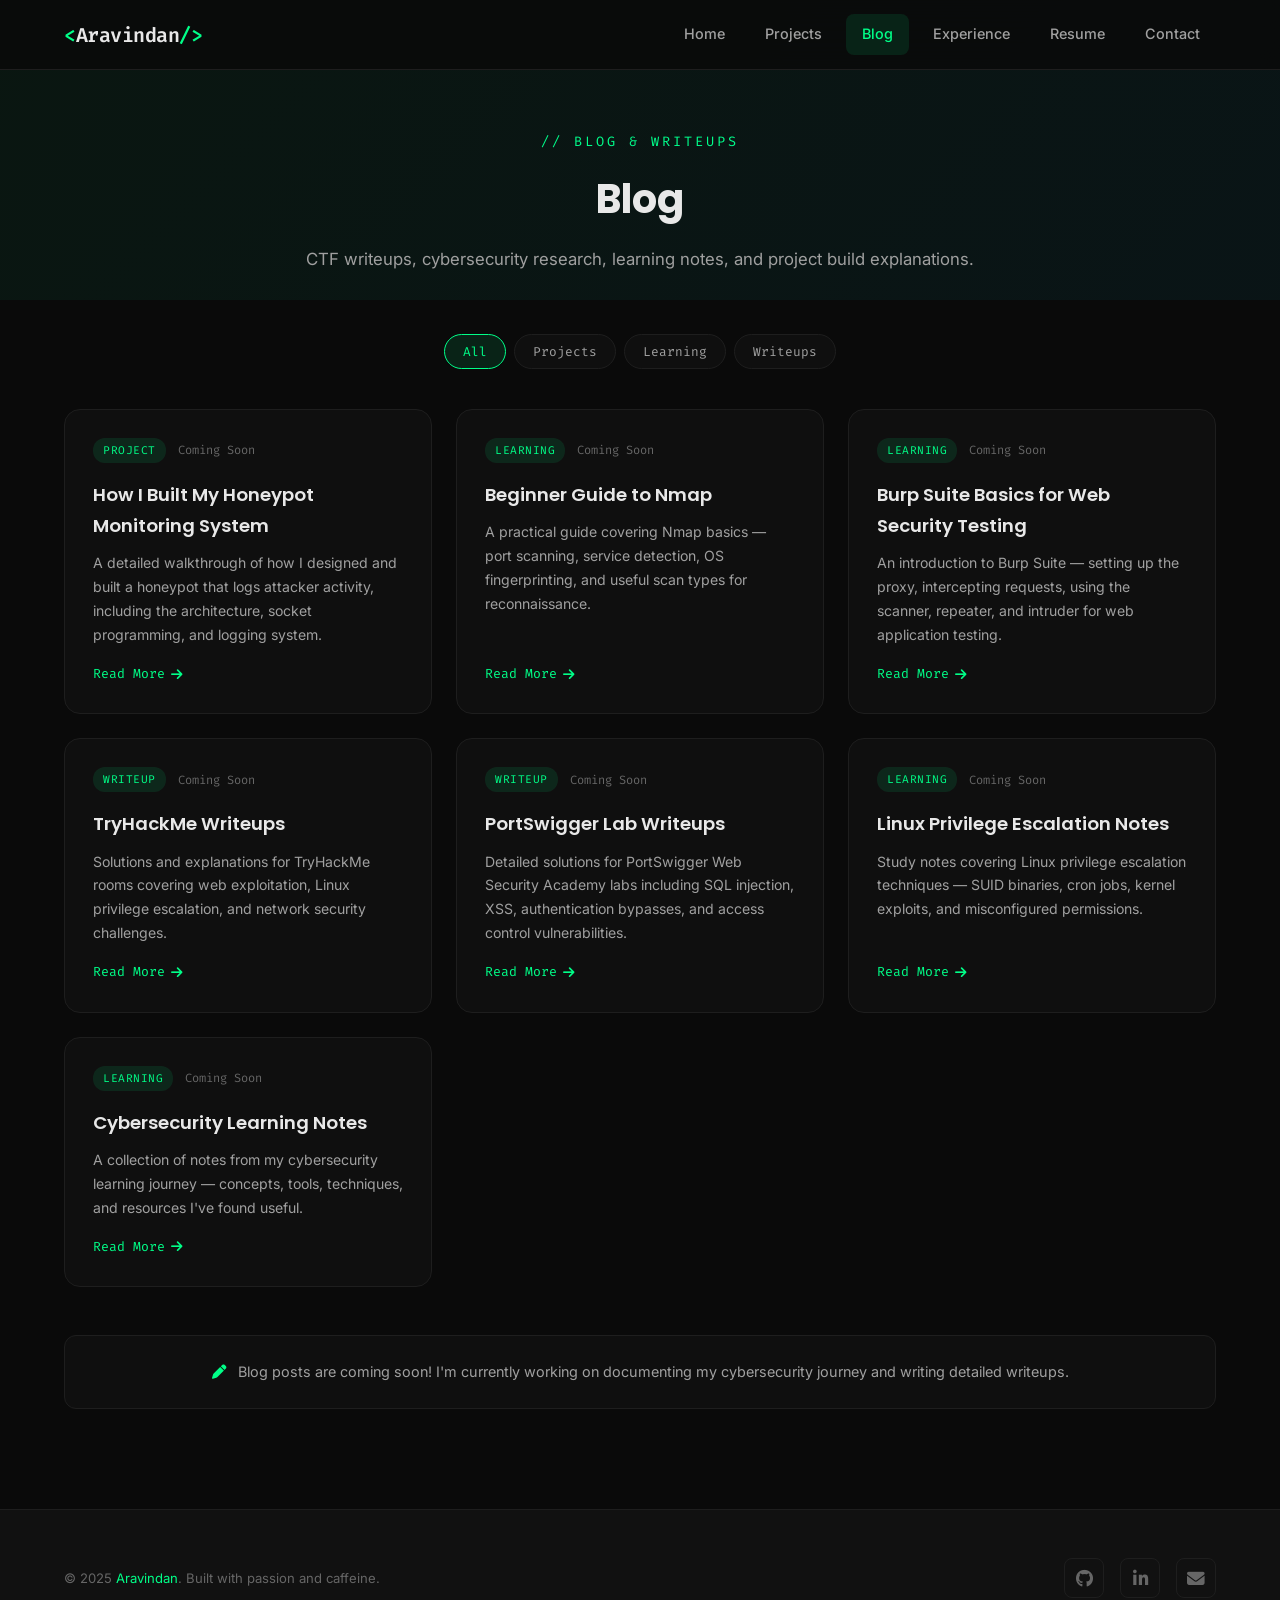
==== blog.html @ f30a5cc7 "First upload to Portfolio" ====
<!DOCTYPE html>
<html lang="en">
<head>
  <meta charset="UTF-8">
  <meta name="viewport" content="width=device-width, initial-scale=1.0">
  <meta name="description" content="Aravindan's Blog — CTF writeups, cybersecurity notes, and project explanations.">
  <title>Blog & Writeups | Aravindan</title>
  <link rel="stylesheet" href="css/style.css">
  <link rel="stylesheet" href="https://cdnjs.cloudflare.com/ajax/libs/font-awesome/6.5.1/css/all.min.css">
</head>
<body>

  <!-- Navigation -->
  <nav class="navbar" id="navbar">
    <div class="nav-inner">
      <a href="index.html" class="nav-logo">&lt;<span>Aravindan</span>/&gt;</a>
      <div class="nav-links" id="nav-links">
        <a href="index.html">Home</a>
        <a href="projects.html">Projects</a>
        <a href="blog.html" class="active">Blog</a>
        <a href="experience.html">Experience</a>
        <a href="resume.html">Resume</a>
        <a href="contact.html">Contact</a>
      </div>
      <button class="nav-toggle" id="nav-toggle" aria-label="Toggle menu">
        <span></span><span></span><span></span>
      </button>
    </div>
  </nav>
  <div class="nav-overlay" id="nav-overlay"></div>

  <!-- Page Header -->
  <div class="page-header">
    <div class="container">
      <span class="section-label">// Blog & Writeups</span>
      <h1>Blog</h1>
      <p>CTF writeups, cybersecurity research, learning notes, and project build explanations.</p>
    </div>
  </div>

  <!-- Blog Grid -->
  <section class="section" style="padding-top: 20px;">
    <div class="container">
      <div class="filter-bar fade-in">
        <button class="filter-btn active" data-filter="all">All</button>
        <button class="filter-btn" data-filter="project">Projects</button>
        <button class="filter-btn" data-filter="learning">Learning</button>
        <button class="filter-btn" data-filter="writeup">Writeups</button>
      </div>

      <div class="blog-grid">
        <!-- Blog 1 -->
        <div class="blog-card fade-in" data-category="project">
          <div class="blog-card-meta">
            <span class="blog-card-tag">Project</span>
            <span class="blog-card-date">Coming Soon</span>
          </div>
          <h3>How I Built My Honeypot Monitoring System</h3>
          <p>A detailed walkthrough of how I designed and built a honeypot that logs attacker activity, including the architecture, socket programming, and logging system.</p>
          <a href="blog_posts/sample-post.html" class="read-more">Read More <i class="fas fa-arrow-right"></i></a>
        </div>

        <!-- Blog 2 -->
        <div class="blog-card fade-in" data-category="learning">
          <div class="blog-card-meta">
            <span class="blog-card-tag">Learning</span>
            <span class="blog-card-date">Coming Soon</span>
          </div>
          <h3>Beginner Guide to Nmap</h3>
          <p>A practical guide covering Nmap basics — port scanning, service detection, OS fingerprinting, and useful scan types for reconnaissance.</p>
          <a href="blog_posts/sample-post.html" class="read-more">Read More <i class="fas fa-arrow-right"></i></a>
        </div>

        <!-- Blog 3 -->
        <div class="blog-card fade-in" data-category="learning">
          <div class="blog-card-meta">
            <span class="blog-card-tag">Learning</span>
            <span class="blog-card-date">Coming Soon</span>
          </div>
          <h3>Burp Suite Basics for Web Security Testing</h3>
          <p>An introduction to Burp Suite — setting up the proxy, intercepting requests, using the scanner, repeater, and intruder for web application testing.</p>
          <a href="blog_posts/sample-post.html" class="read-more">Read More <i class="fas fa-arrow-right"></i></a>
        </div>

        <!-- Blog 4 -->
        <div class="blog-card fade-in" data-category="writeup">
          <div class="blog-card-meta">
            <span class="blog-card-tag">Writeup</span>
            <span class="blog-card-date">Coming Soon</span>
          </div>
          <h3>TryHackMe Writeups</h3>
          <p>Solutions and explanations for TryHackMe rooms covering web exploitation, Linux privilege escalation, and network security challenges.</p>
          <a href="blog_posts/sample-post.html" class="read-more">Read More <i class="fas fa-arrow-right"></i></a>
        </div>

        <!-- Blog 5 -->
        <div class="blog-card fade-in" data-category="writeup">
          <div class="blog-card-meta">
            <span class="blog-card-tag">Writeup</span>
            <span class="blog-card-date">Coming Soon</span>
          </div>
          <h3>PortSwigger Lab Writeups</h3>
          <p>Detailed solutions for PortSwigger Web Security Academy labs including SQL injection, XSS, authentication bypasses, and access control vulnerabilities.</p>
          <a href="blog_posts/sample-post.html" class="read-more">Read More <i class="fas fa-arrow-right"></i></a>
        </div>

        <!-- Blog 6 -->
        <div class="blog-card fade-in" data-category="learning">
          <div class="blog-card-meta">
            <span class="blog-card-tag">Learning</span>
            <span class="blog-card-date">Coming Soon</span>
          </div>
          <h3>Linux Privilege Escalation Notes</h3>
          <p>Study notes covering Linux privilege escalation techniques — SUID binaries, cron jobs, kernel exploits, and misconfigured permissions.</p>
          <a href="blog_posts/sample-post.html" class="read-more">Read More <i class="fas fa-arrow-right"></i></a>
        </div>

        <!-- Blog 7 -->
        <div class="blog-card fade-in" data-category="learning">
          <div class="blog-card-meta">
            <span class="blog-card-tag">Learning</span>
            <span class="blog-card-date">Coming Soon</span>
          </div>
          <h3>Cybersecurity Learning Notes</h3>
          <p>A collection of notes from my cybersecurity learning journey — concepts, tools, techniques, and resources I've found useful.</p>
          <a href="blog_posts/sample-post.html" class="read-more">Read More <i class="fas fa-arrow-right"></i></a>
        </div>
      </div>

      <!-- Info note -->
      <div class="fade-in" style="text-align: center; margin-top: 48px; padding: 24px; background: var(--bg-card); border: 1px solid var(--border-color); border-radius: var(--radius-md);">
        <p style="color: var(--text-secondary); font-size: 0.9rem;">
          <i class="fas fa-pen" style="color: var(--accent); margin-right: 8px;"></i>
          Blog posts are coming soon! I'm currently working on documenting my cybersecurity journey and writing detailed writeups.
        </p>
      </div>
    </div>
  </section>

  <!-- Footer -->
  <footer class="footer">
    <div class="container">
      <div class="footer-inner">
        <div class="footer-copy">&copy; 2025 <span>Aravindan</span>. Built with passion and caffeine.</div>
        <div class="footer-links">
          <a href="https://github.com/Vortex-Scurge" target="_blank" aria-label="GitHub"><i class="fab fa-github"></i></a>
          <a href="https://www.linkedin.com/in/aravindan-ravichandran-2b2144337/" target="_blank" aria-label="LinkedIn"><i class="fab fa-linkedin-in"></i></a>
          <a href="mailto:aravinanravichandiran@gmail.com" aria-label="Email"><i class="fas fa-envelope"></i></a>
        </div>
      </div>
    </div>
  </footer>

  <script src="js/main.js"></script>
</body>
</html>
---- css/style.css ----
/* ========================================
   PORTFOLIO DESIGN SYSTEM
   Dark Theme | Neon Green Accent
   ======================================== */

@import url('https://fonts.googleapis.com/css2?family=Fira+Code:wght@400;500;600&family=Inter:wght@300;400;500;600;700&family=Poppins:wght@400;500;600;700;800&display=swap');

/* ── CSS Variables ── */
:root {
  --bg-primary: #0a0a0a;
  --bg-secondary: #111111;
  --bg-tertiary: #1a1a1a;
  --bg-card: #0f0f0f;
  --bg-card-hover: #161616;
  --border-color: #1e1e1e;
  --border-glow: rgba(0, 255, 136, 0.15);

  --text-primary: #e8e8e8;
  --text-secondary: #a0a0a0;
  --text-muted: #666666;

  --accent: #00ff88;
  --accent-dim: rgba(0, 255, 136, 0.1);
  --accent-medium: rgba(0, 255, 136, 0.25);
  --accent-secondary: #00d4ff;
  --accent-secondary-dim: rgba(0, 212, 255, 0.1);

  --gradient-accent: linear-gradient(135deg, #00ff88, #00d4ff);
  --gradient-bg: linear-gradient(135deg, rgba(0,255,136,0.05), rgba(0,212,255,0.05));

  --font-body: 'Inter', -apple-system, sans-serif;
  --font-heading: 'Poppins', sans-serif;
  --font-mono: 'Fira Code', monospace;

  --radius-sm: 8px;
  --radius-md: 12px;
  --radius-lg: 16px;
  --radius-xl: 24px;

  --shadow-sm: 0 2px 8px rgba(0,0,0,0.3);
  --shadow-md: 0 4px 20px rgba(0,0,0,0.4);
  --shadow-lg: 0 8px 40px rgba(0,0,0,0.5);
  --shadow-glow: 0 0 30px rgba(0,255,136,0.08);

  --transition: 0.3s cubic-bezier(0.4, 0, 0.2, 1);
  --transition-slow: 0.5s cubic-bezier(0.4, 0, 0.2, 1);

  --nav-height: 70px;
  --container-width: 1200px;
}

/* ── Reset & Base ── */
*, *::before, *::after {
  margin: 0;
  padding: 0;
  box-sizing: border-box;
}

html {
  scroll-behavior: smooth;
  scroll-padding-top: var(--nav-height);
}

body {
  font-family: var(--font-body);
  background: var(--bg-primary);
  color: var(--text-primary);
  line-height: 1.7;
  overflow-x: hidden;
  -webkit-font-smoothing: antialiased;
}

::selection {
  background: var(--accent-medium);
  color: #fff;
}

a {
  color: var(--accent);
  text-decoration: none;
  transition: var(--transition);
}

a:hover {
  color: var(--accent-secondary);
}

img {
  max-width: 100%;
  height: auto;
  display: block;
}

ul, ol {
  list-style: none;
}

/* ── Container ── */
.container {
  max-width: var(--container-width);
  margin: 0 auto;
  padding: 0 24px;
}

/* ── Navigation ── */
.navbar {
  position: fixed;
  top: 0;
  left: 0;
  width: 100%;
  height: var(--nav-height);
  background: rgba(10, 10, 10, 0.85);
  backdrop-filter: blur(20px);
  -webkit-backdrop-filter: blur(20px);
  border-bottom: 1px solid var(--border-color);
  z-index: 1000;
  transition: var(--transition);
}

.navbar.scrolled {
  background: rgba(10, 10, 10, 0.95);
  box-shadow: 0 2px 20px rgba(0,0,0,0.5);
}

.nav-inner {
  max-width: var(--container-width);
  margin: 0 auto;
  padding: 0 24px;
  height: 100%;
  display: flex;
  align-items: center;
  justify-content: space-between;
}

.nav-logo {
  font-family: var(--font-mono);
  font-size: 1.25rem;
  font-weight: 600;
  color: var(--accent);
  letter-spacing: -0.5px;
}

.nav-logo span {
  color: var(--text-primary);
}

.nav-links {
  display: flex;
  gap: 8px;
  align-items: center;
}

.nav-links a {
  color: var(--text-secondary);
  font-size: 0.9rem;
  font-weight: 500;
  padding: 8px 16px;
  border-radius: var(--radius-sm);
  transition: var(--transition);
  position: relative;
}

.nav-links a:hover,
.nav-links a.active {
  color: var(--accent);
  background: var(--accent-dim);
}

.nav-toggle {
  display: none;
  flex-direction: column;
  gap: 5px;
  cursor: pointer;
  padding: 8px;
  border: none;
  background: none;
  z-index: 1001;
}

.nav-toggle span {
  display: block;
  width: 24px;
  height: 2px;
  background: var(--text-primary);
  border-radius: 2px;
  transition: var(--transition);
}

.nav-toggle.active span:nth-child(1) {
  transform: rotate(45deg) translate(5px, 5px);
}

.nav-toggle.active span:nth-child(2) {
  opacity: 0;
}

.nav-toggle.active span:nth-child(3) {
  transform: rotate(-45deg) translate(5px, -5px);
}

/* ── Section Base ── */
.section {
  padding: 100px 0;
  position: relative;
}

.section-header {
  text-align: center;
  margin-bottom: 64px;
}

.section-label {
  font-family: var(--font-mono);
  font-size: 0.85rem;
  color: var(--accent);
  text-transform: uppercase;
  letter-spacing: 3px;
  margin-bottom: 12px;
  display: block;
}

.section-title {
  font-family: var(--font-heading);
  font-size: 2.5rem;
  font-weight: 700;
  color: var(--text-primary);
  margin-bottom: 16px;
}

.section-subtitle {
  font-size: 1.05rem;
  color: var(--text-secondary);
  max-width: 600px;
  margin: 0 auto;
}

/* ── Hero Section ── */
.hero {
  min-height: 100vh;
  display: flex;
  align-items: center;
  position: relative;
  overflow: hidden;
  padding-top: var(--nav-height);
}

.hero::before {
  content: '';
  position: absolute;
  top: -50%;
  left: -50%;
  width: 200%;
  height: 200%;
  background: radial-gradient(circle at 30% 50%, rgba(0,255,136,0.04) 0%, transparent 50%),
              radial-gradient(circle at 70% 60%, rgba(0,212,255,0.03) 0%, transparent 50%);
  animation: heroBgMove 20s ease-in-out infinite alternate;
}

@keyframes heroBgMove {
  0% { transform: translate(0, 0); }
  100% { transform: translate(-3%, -2%); }
}

.hero-content {
  position: relative;
  z-index: 1;
  max-width: 720px;
}

.hero-greeting {
  font-family: var(--font-mono);
  font-size: 1rem;
  color: var(--accent);
  margin-bottom: 16px;
  display: flex;
  align-items: center;
  gap: 8px;
}

.hero-greeting::before {
  content: '>';
  opacity: 0.5;
}

.hero-name {
  font-family: var(--font-heading);
  font-size: 4rem;
  font-weight: 800;
  line-height: 1.1;
  margin-bottom: 8px;
}

.hero-name .gradient-text {
  background: var(--gradient-accent);
  -webkit-background-clip: text;
  -webkit-text-fill-color: transparent;
  background-clip: text;
}

.hero-title {
  font-family: var(--font-mono);
  font-size: 1.15rem;
  color: var(--text-secondary);
  margin-bottom: 24px;
  display: flex;
  align-items: center;
  gap: 8px;
}

.hero-title .cursor {
  display: inline-block;
  width: 2px;
  height: 1.2em;
  background: var(--accent);
  animation: blink 1s infinite;
  vertical-align: middle;
}

@keyframes blink {
  0%, 50% { opacity: 1; }
  51%, 100% { opacity: 0; }
}

.hero-desc {
  font-size: 1.05rem;
  color: var(--text-secondary);
  line-height: 1.8;
  margin-bottom: 36px;
  max-width: 560px;
}

.hero-buttons {
  display: flex;
  gap: 12px;
  flex-wrap: wrap;
}

/* ── Buttons ── */
.btn {
  display: inline-flex;
  align-items: center;
  gap: 8px;
  padding: 12px 24px;
  border-radius: var(--radius-sm);
  font-family: var(--font-body);
  font-size: 0.9rem;
  font-weight: 600;
  cursor: pointer;
  transition: var(--transition);
  border: none;
  text-decoration: none;
}

.btn-primary {
  background: var(--accent);
  color: #0a0a0a;
}

.btn-primary:hover {
  background: #33ff99;
  color: #0a0a0a;
  transform: translateY(-2px);
  box-shadow: 0 4px 20px rgba(0,255,136,0.3);
}

.btn-outline {
  background: transparent;
  color: var(--text-primary);
  border: 1px solid var(--border-color);
}

.btn-outline:hover {
  border-color: var(--accent);
  color: var(--accent);
  background: var(--accent-dim);
  transform: translateY(-2px);
}

.btn-ghost {
  background: var(--accent-dim);
  color: var(--accent);
  border: 1px solid transparent;
}

.btn-ghost:hover {
  background: var(--accent-medium);
  transform: translateY(-2px);
}

.btn-sm {
  padding: 8px 16px;
  font-size: 0.8rem;
}

.btn-icon {
  width: 42px;
  height: 42px;
  padding: 0;
  display: inline-flex;
  align-items: center;
  justify-content: center;
  border-radius: var(--radius-sm);
  font-size: 1.1rem;
}

/* ── About Section ── */
.about-grid {
  display: grid;
  grid-template-columns: 1fr 1fr;
  gap: 60px;
  align-items: start;
}

.about-text p {
  color: var(--text-secondary);
  margin-bottom: 20px;
  line-height: 1.9;
}

.about-detail-cards {
  display: grid;
  gap: 16px;
}

.about-card {
  background: var(--bg-card);
  border: 1px solid var(--border-color);
  border-radius: var(--radius-md);
  padding: 24px;
  transition: var(--transition);
}

.about-card:hover {
  border-color: var(--accent);
  box-shadow: var(--shadow-glow);
}

.about-card-icon {
  font-size: 1.5rem;
  margin-bottom: 12px;
}

.about-card h4 {
  font-family: var(--font-heading);
  font-size: 1rem;
  font-weight: 600;
  margin-bottom: 6px;
}

.about-card p {
  font-size: 0.88rem;
  color: var(--text-secondary);
}

/* ── Skills Section ── */
.skills-grid {
  display: grid;
  grid-template-columns: repeat(auto-fit, minmax(280px, 1fr));
  gap: 24px;
}

.skill-category {
  background: var(--bg-card);
  border: 1px solid var(--border-color);
  border-radius: var(--radius-md);
  padding: 28px;
  transition: var(--transition);
}

.skill-category:hover {
  border-color: var(--accent);
  box-shadow: var(--shadow-glow);
  transform: translateY(-4px);
}

.skill-category-header {
  display: flex;
  align-items: center;
  gap: 12px;
  margin-bottom: 20px;
}

.skill-category-icon {
  width: 40px;
  height: 40px;
  display: flex;
  align-items: center;
  justify-content: center;
  background: var(--accent-dim);
  border-radius: var(--radius-sm);
  font-size: 1.2rem;
}

.skill-category h3 {
  font-family: var(--font-heading);
  font-size: 1.05rem;
  font-weight: 600;
}

.skill-tags {
  display: flex;
  flex-wrap: wrap;
  gap: 8px;
}

.skill-tag {
  font-family: var(--font-mono);
  font-size: 0.8rem;
  padding: 6px 14px;
  background: var(--bg-tertiary);
  border: 1px solid var(--border-color);
  border-radius: 20px;
  color: var(--text-secondary);
  transition: var(--transition);
}

.skill-tag:hover {
  border-color: var(--accent);
  color: var(--accent);
  background: var(--accent-dim);
}

/* ── Tools Grid ── */
.tools-grid {
  display: grid;
  grid-template-columns: repeat(auto-fill, minmax(120px, 1fr));
  gap: 16px;
}

.tool-item {
  display: flex;
  flex-direction: column;
  align-items: center;
  gap: 10px;
  padding: 24px 16px;
  background: var(--bg-card);
  border: 1px solid var(--border-color);
  border-radius: var(--radius-md);
  transition: var(--transition);
  cursor: default;
}

.tool-item:hover {
  border-color: var(--accent);
  transform: translateY(-4px);
  box-shadow: var(--shadow-glow);
}

.tool-icon {
  font-size: 2rem;
  width: 48px;
  height: 48px;
  display: flex;
  align-items: center;
  justify-content: center;
}

.tool-item span {
  font-size: 0.8rem;
  font-weight: 500;
  color: var(--text-secondary);
  text-align: center;
}

/* ── Project Cards ── */
.projects-grid {
  display: grid;
  grid-template-columns: repeat(auto-fill, minmax(360px, 1fr));
  gap: 24px;
}

.project-card {
  background: var(--bg-card);
  border: 1px solid var(--border-color);
  border-radius: var(--radius-lg);
  overflow: hidden;
  transition: var(--transition);
  display: flex;
  flex-direction: column;
}

.project-card:hover {
  border-color: var(--accent);
  transform: translateY(-6px);
  box-shadow: var(--shadow-glow), var(--shadow-md);
}

.project-card-header {
  padding: 28px 28px 0;
}

.project-card-badge {
  font-family: var(--font-mono);
  font-size: 0.7rem;
  padding: 4px 10px;
  background: var(--accent-dim);
  color: var(--accent);
  border-radius: 20px;
  display: inline-block;
  margin-bottom: 14px;
  text-transform: uppercase;
  letter-spacing: 1px;
}

.project-card h3 {
  font-family: var(--font-heading);
  font-size: 1.25rem;
  font-weight: 600;
  margin-bottom: 10px;
}

.project-card p {
  font-size: 0.9rem;
  color: var(--text-secondary);
  line-height: 1.7;
  margin-bottom: 16px;
}

.project-card-body {
  padding: 0 28px;
  flex: 1;
}

.project-tech {
  display: flex;
  flex-wrap: wrap;
  gap: 6px;
  margin-bottom: 16px;
}

.project-tech span {
  font-family: var(--font-mono);
  font-size: 0.72rem;
  padding: 4px 10px;
  background: var(--bg-tertiary);
  border: 1px solid var(--border-color);
  border-radius: 4px;
  color: var(--text-muted);
}

.project-card-footer {
  padding: 20px 28px 28px;
  display: flex;
  gap: 10px;
  margin-top: auto;
}

/* ── Experience Timeline ── */
.timeline {
  position: relative;
  max-width: 800px;
  margin: 0 auto;
}

.timeline::before {
  content: '';
  position: absolute;
  left: 0;
  top: 0;
  bottom: 0;
  width: 2px;
  background: var(--border-color);
}

.timeline-item {
  position: relative;
  padding-left: 40px;
  padding-bottom: 48px;
}

.timeline-item:last-child {
  padding-bottom: 0;
}

.timeline-item::before {
  content: '';
  position: absolute;
  left: -5px;
  top: 6px;
  width: 12px;
  height: 12px;
  background: var(--bg-primary);
  border: 2px solid var(--accent);
  border-radius: 50%;
  z-index: 1;
}

.timeline-date {
  font-family: var(--font-mono);
  font-size: 0.8rem;
  color: var(--accent);
  margin-bottom: 8px;
}

.timeline-card {
  background: var(--bg-card);
  border: 1px solid var(--border-color);
  border-radius: var(--radius-md);
  padding: 24px;
  transition: var(--transition);
}

.timeline-card:hover {
  border-color: var(--accent);
  box-shadow: var(--shadow-glow);
}

.timeline-card h3 {
  font-family: var(--font-heading);
  font-size: 1.1rem;
  font-weight: 600;
  margin-bottom: 4px;
}

.timeline-card .timeline-org {
  font-size: 0.9rem;
  color: var(--accent);
  margin-bottom: 12px;
}

.timeline-card p {
  font-size: 0.88rem;
  color: var(--text-secondary);
  line-height: 1.7;
}

.timeline-card ul {
  margin-top: 10px;
}

.timeline-card ul li {
  font-size: 0.88rem;
  color: var(--text-secondary);
  padding-left: 16px;
  position: relative;
  margin-bottom: 6px;
}

.timeline-card ul li::before {
  content: '▹';
  position: absolute;
  left: 0;
  color: var(--accent);
}

/* ── Achievements ── */
.achievements-grid {
  display: grid;
  grid-template-columns: repeat(auto-fill, minmax(280px, 1fr));
  gap: 20px;
}

.achievement-card {
  background: var(--bg-card);
  border: 1px solid var(--border-color);
  border-radius: var(--radius-md);
  padding: 24px;
  transition: var(--transition);
  display: flex;
  gap: 16px;
  align-items: start;
}

.achievement-card:hover {
  border-color: var(--accent);
  box-shadow: var(--shadow-glow);
  transform: translateY(-3px);
}

.achievement-icon {
  font-size: 1.5rem;
  width: 48px;
  height: 48px;
  display: flex;
  align-items: center;
  justify-content: center;
  background: var(--accent-dim);
  border-radius: var(--radius-sm);
  flex-shrink: 0;
}

.achievement-card h4 {
  font-family: var(--font-heading);
  font-size: 0.95rem;
  font-weight: 600;
  margin-bottom: 4px;
}

.achievement-card p {
  font-size: 0.83rem;
  color: var(--text-secondary);
}

/* ── Contact Section & Page ── */
.contact-grid {
  display: grid;
  grid-template-columns: 1fr 1fr;
  gap: 48px;
  align-items: start;
}

.contact-info h3 {
  font-family: var(--font-heading);
  font-size: 1.5rem;
  font-weight: 700;
  margin-bottom: 16px;
}

.contact-info p {
  color: var(--text-secondary);
  margin-bottom: 28px;
  line-height: 1.8;
}

.contact-links {
  display: flex;
  flex-direction: column;
  gap: 12px;
}

.contact-link {
  display: flex;
  align-items: center;
  gap: 12px;
  padding: 14px 18px;
  background: var(--bg-card);
  border: 1px solid var(--border-color);
  border-radius: var(--radius-sm);
  color: var(--text-secondary);
  transition: var(--transition);
}

.contact-link:hover {
  border-color: var(--accent);
  color: var(--accent);
  background: var(--accent-dim);
}

.contact-link-icon {
  font-size: 1.1rem;
  width: 32px;
  text-align: center;
}

.contact-form {
  background: var(--bg-card);
  border: 1px solid var(--border-color);
  border-radius: var(--radius-lg);
  padding: 36px;
}

.form-group {
  margin-bottom: 20px;
}

.form-group label {
  display: block;
  font-size: 0.85rem;
  font-weight: 600;
  color: var(--text-secondary);
  margin-bottom: 8px;
}

.form-group input,
.form-group textarea {
  width: 100%;
  padding: 14px 16px;
  background: var(--bg-tertiary);
  border: 1px solid var(--border-color);
  border-radius: var(--radius-sm);
  color: var(--text-primary);
  font-family: var(--font-body);
  font-size: 0.9rem;
  transition: var(--transition);
  outline: none;
}

.form-group input:focus,
.form-group textarea:focus {
  border-color: var(--accent);
  box-shadow: 0 0 0 3px var(--accent-dim);
}

.form-group textarea {
  resize: vertical;
  min-height: 140px;
}

.form-status {
  font-size: 0.85rem;
  padding: 12px 16px;
  border-radius: var(--radius-sm);
  margin-top: 16px;
  display: none;
}

.form-status.success {
  display: block;
  background: rgba(0,255,136,0.1);
  color: var(--accent);
  border: 1px solid rgba(0,255,136,0.2);
}

.form-status.error {
  display: block;
  background: rgba(255,68,68,0.1);
  color: #ff4444;
  border: 1px solid rgba(255,68,68,0.2);
}

/* ── Footer ── */
.footer {
  padding: 48px 0 32px;
  border-top: 1px solid var(--border-color);
  background: var(--bg-secondary);
}

.footer-inner {
  display: flex;
  justify-content: space-between;
  align-items: center;
  flex-wrap: wrap;
  gap: 20px;
}

.footer-links {
  display: flex;
  gap: 16px;
}

.footer-links a {
  color: var(--text-muted);
  font-size: 1.1rem;
  transition: var(--transition);
  width: 40px;
  height: 40px;
  display: flex;
  align-items: center;
  justify-content: center;
  border-radius: var(--radius-sm);
  border: 1px solid var(--border-color);
}

.footer-links a:hover {
  color: var(--accent);
  border-color: var(--accent);
  background: var(--accent-dim);
}

.footer-copy {
  font-size: 0.82rem;
  color: var(--text-muted);
}

.footer-copy span {
  color: var(--accent);
}

/* ── Blog Cards ── */
.blog-grid {
  display: grid;
  grid-template-columns: repeat(auto-fill, minmax(340px, 1fr));
  gap: 24px;
}

.blog-card {
  background: var(--bg-card);
  border: 1px solid var(--border-color);
  border-radius: var(--radius-lg);
  padding: 28px;
  transition: var(--transition);
  display: flex;
  flex-direction: column;
}

.blog-card:hover {
  border-color: var(--accent);
  transform: translateY(-4px);
  box-shadow: var(--shadow-glow);
}

.blog-card-meta {
  display: flex;
  align-items: center;
  gap: 12px;
  margin-bottom: 16px;
}

.blog-card-date {
  font-family: var(--font-mono);
  font-size: 0.75rem;
  color: var(--text-muted);
}

.blog-card-tag {
  font-family: var(--font-mono);
  font-size: 0.7rem;
  padding: 3px 10px;
  background: var(--accent-dim);
  color: var(--accent);
  border-radius: 12px;
  text-transform: uppercase;
  letter-spacing: 0.5px;
}

.blog-card h3 {
  font-family: var(--font-heading);
  font-size: 1.15rem;
  font-weight: 600;
  margin-bottom: 10px;
}

.blog-card p {
  font-size: 0.88rem;
  color: var(--text-secondary);
  line-height: 1.7;
  flex: 1;
  margin-bottom: 16px;
}

.blog-card .read-more {
  font-family: var(--font-mono);
  font-size: 0.82rem;
  color: var(--accent);
  display: flex;
  align-items: center;
  gap: 6px;
}

.blog-card .read-more:hover {
  gap: 10px;
}

/* ── Blog Post Page ── */
.blog-post {
  max-width: 780px;
  margin: 0 auto;
  padding-top: calc(var(--nav-height) + 60px);
  padding-bottom: 100px;
}

.blog-post-header {
  margin-bottom: 40px;
}

.blog-post-header h1 {
  font-family: var(--font-heading);
  font-size: 2.2rem;
  font-weight: 700;
  margin-bottom: 16px;
  line-height: 1.3;
}

.blog-post-meta {
  display: flex;
  gap: 16px;
  color: var(--text-muted);
  font-size: 0.85rem;
}

.blog-post-content {
  font-size: 1rem;
  line-height: 1.9;
  color: var(--text-secondary);
}

.blog-post-content h2 {
  font-family: var(--font-heading);
  font-size: 1.5rem;
  font-weight: 600;
  color: var(--text-primary);
  margin: 40px 0 16px;
}

.blog-post-content h3 {
  font-family: var(--font-heading);
  font-size: 1.2rem;
  font-weight: 600;
  color: var(--text-primary);
  margin: 32px 0 12px;
}

.blog-post-content p {
  margin-bottom: 20px;
}

.blog-post-content code {
  font-family: var(--font-mono);
  font-size: 0.88rem;
  background: var(--bg-tertiary);
  padding: 3px 8px;
  border-radius: 4px;
  border: 1px solid var(--border-color);
}

.blog-post-content pre {
  background: var(--bg-secondary);
  border: 1px solid var(--border-color);
  border-radius: var(--radius-md);
  padding: 20px;
  overflow-x: auto;
  margin: 24px 0;
}

.blog-post-content pre code {
  background: none;
  border: none;
  padding: 0;
}

.blog-post-content ul,
.blog-post-content ol {
  margin: 16px 0;
  padding-left: 24px;
}

.blog-post-content ul li,
.blog-post-content ol li {
  margin-bottom: 8px;
  color: var(--text-secondary);
}

.blog-post-content ul li {
  list-style: disc;
}

.blog-post-content ol li {
  list-style: decimal;
}

.blog-post-content img {
  border-radius: var(--radius-md);
  border: 1px solid var(--border-color);
  margin: 24px 0;
}

/* ── Project Detail Page ── */
.project-detail {
  max-width: 860px;
  margin: 0 auto;
  padding-top: calc(var(--nav-height) + 60px);
  padding-bottom: 100px;
}

.project-detail-header {
  margin-bottom: 40px;
}

.project-detail-header h1 {
  font-family: var(--font-heading);
  font-size: 2.2rem;
  font-weight: 700;
  margin-bottom: 16px;
}

.project-detail-meta {
  display: flex;
  gap: 12px;
  flex-wrap: wrap;
  margin-bottom: 20px;
}

.project-detail-section {
  margin-bottom: 40px;
}

.project-detail-section h2 {
  font-family: var(--font-heading);
  font-size: 1.4rem;
  font-weight: 600;
  margin-bottom: 16px;
  color: var(--text-primary);
  display: flex;
  align-items: center;
  gap: 10px;
}

.project-detail-section h2::before {
  content: '';
  width: 4px;
  height: 24px;
  background: var(--accent);
  border-radius: 2px;
}

.project-detail-section p,
.project-detail-section li {
  color: var(--text-secondary);
  line-height: 1.8;
  font-size: 0.95rem;
}

.project-detail-section ul {
  padding-left: 20px;
}

.project-detail-section ul li {
  margin-bottom: 8px;
  position: relative;
  padding-left: 16px;
}

.project-detail-section ul li::before {
  content: '▹';
  position: absolute;
  left: 0;
  color: var(--accent);
}

.project-screenshots {
  display: grid;
  grid-template-columns: repeat(auto-fill, minmax(280px, 1fr));
  gap: 16px;
  margin-top: 12px;
}

.project-screenshots img {
  border-radius: var(--radius-md);
  border: 1px solid var(--border-color);
  transition: var(--transition);
}

.project-screenshots img:hover {
  border-color: var(--accent);
  transform: scale(1.02);
}

/* ── Resume Page ── */
.resume-container {
  max-width: 860px;
  margin: 0 auto;
  padding-top: calc(var(--nav-height) + 60px);
  padding-bottom: 100px;
  text-align: center;
}

.resume-container h1 {
  font-family: var(--font-heading);
  font-size: 2.2rem;
  font-weight: 700;
  margin-bottom: 16px;
}

.resume-container .resume-desc {
  color: var(--text-secondary);
  margin-bottom: 32px;
}

.resume-actions {
  display: flex;
  gap: 16px;
  justify-content: center;
  margin-bottom: 48px;
}

.resume-preview {
  background: var(--bg-card);
  border: 1px solid var(--border-color);
  border-radius: var(--radius-lg);
  min-height: 500px;
  display: flex;
  align-items: center;
  justify-content: center;
  color: var(--text-muted);
  font-size: 0.9rem;
  position: relative;
  overflow: hidden;
}

.resume-preview iframe {
  width: 100%;
  height: 700px;
  border: none;
  border-radius: var(--radius-lg);
}

/* ── Page Header (for subpages) ── */
.page-header {
  padding: calc(var(--nav-height) + 60px) 0 40px;
  text-align: center;
  position: relative;
}

.page-header::before {
  content: '';
  position: absolute;
  top: 0;
  left: 0;
  right: 0;
  height: 300px;
  background: var(--gradient-bg);
  pointer-events: none;
}

.page-header h1 {
  font-family: var(--font-heading);
  font-size: 2.5rem;
  font-weight: 700;
  margin-bottom: 12px;
  position: relative;
}

.page-header p {
  color: var(--text-secondary);
  font-size: 1.05rem;
  position: relative;
}

/* ── Filter Buttons ── */
.filter-bar {
  display: flex;
  justify-content: center;
  gap: 8px;
  flex-wrap: wrap;
  margin-bottom: 40px;
}

.filter-btn {
  font-family: var(--font-mono);
  font-size: 0.8rem;
  padding: 8px 18px;
  background: var(--bg-card);
  border: 1px solid var(--border-color);
  border-radius: 20px;
  color: var(--text-secondary);
  cursor: pointer;
  transition: var(--transition);
}

.filter-btn:hover,
.filter-btn.active {
  border-color: var(--accent);
  color: var(--accent);
  background: var(--accent-dim);
}

/* ── Scroll Animations ── */
.fade-in {
  opacity: 0;
  transform: translateY(30px);
  transition: opacity 0.6s ease, transform 0.6s ease;
}

.fade-in.visible {
  opacity: 1;
  transform: translateY(0);
}

.fade-in-left {
  opacity: 0;
  transform: translateX(-30px);
  transition: opacity 0.6s ease, transform 0.6s ease;
}

.fade-in-left.visible {
  opacity: 1;
  transform: translateX(0);
}

.fade-in-right {
  opacity: 0;
  transform: translateX(30px);
  transition: opacity 0.6s ease, transform 0.6s ease;
}

.fade-in-right.visible {
  opacity: 1;
  transform: translateX(0);
}

/* ──  Back Link ── */
.back-link {
  display: inline-flex;
  align-items: center;
  gap: 6px;
  color: var(--text-muted);
  font-size: 0.85rem;
  margin-bottom: 32px;
  transition: var(--transition);
}

.back-link:hover {
  color: var(--accent);
  gap: 10px;
}

/* ── Responsive ── */
@media (max-width: 1024px) {
  .hero-name {
    font-size: 3rem;
  }

  .section-title {
    font-size: 2rem;
  }

  .about-grid {
    grid-template-columns: 1fr;
    gap: 40px;
  }

  .contact-grid {
    grid-template-columns: 1fr;
  }
}

@media (max-width: 768px) {
  .nav-links {
    position: fixed;
    top: 0;
    right: -100%;
    width: 280px;
    height: 100vh;
    background: var(--bg-secondary);
    border-left: 1px solid var(--border-color);
    flex-direction: column;
    padding: 80px 24px 24px;
    gap: 4px;
    transition: var(--transition);
  }

  .nav-links.open {
    right: 0;
  }

  .nav-links a {
    width: 100%;
    padding: 12px 16px;
  }

  .nav-toggle {
    display: flex;
  }

  .hero-name {
    font-size: 2.2rem;
  }

  .hero-title {
    font-size: 0.95rem;
  }

  .hero-buttons {
    flex-direction: column;
  }

  .hero-buttons .btn {
    text-align: center;
    justify-content: center;
  }

  .section {
    padding: 60px 0;
  }

  .section-title {
    font-size: 1.7rem;
  }

  .projects-grid {
    grid-template-columns: 1fr;
  }

  .blog-grid {
    grid-template-columns: 1fr;
  }

  .tools-grid {
    grid-template-columns: repeat(auto-fill, minmax(90px, 1fr));
  }

  .tool-item {
    padding: 16px 10px;
  }

  .footer-inner {
    flex-direction: column;
    text-align: center;
  }

  .page-header h1 {
    font-size: 1.8rem;
  }

  .project-detail-header h1,
  .blog-post-header h1 {
    font-size: 1.6rem;
  }

  .resume-actions {
    flex-direction: column;
    align-items: center;
  }
}

/* ── Overlay for mobile nav ── */
.nav-overlay {
  position: fixed;
  top: 0;
  left: 0;
  width: 100%;
  height: 100%;
  background: rgba(0,0,0,0.5);
  z-index: 999;
  opacity: 0;
  visibility: hidden;
  transition: var(--transition);
}

.nav-overlay.active {
  opacity: 1;
  visibility: visible;
}

/* ── Divider ── */
.section-divider {
  width: 60px;
  height: 3px;
  background: var(--gradient-accent);
  border-radius: 2px;
  margin: 0 auto 48px;
}

/* ── Experience Page specific ── */
.exp-page-grid {
  display: grid;
  grid-template-columns: 1fr 1fr;
  gap: 32px;
}

@media (max-width: 768px) {
  .exp-page-grid {
    grid-template-columns: 1fr;
  }
}

.exp-stat-card {
  background: var(--bg-card);
  border: 1px solid var(--border-color);
  border-radius: var(--radius-md);
  padding: 28px;
  text-align: center;
  transition: var(--transition);
}

.exp-stat-card:hover {
  border-color: var(--accent);
  box-shadow: var(--shadow-glow);
}

.exp-stat-number {
  font-family: var(--font-heading);
  font-size: 2.5rem;
  font-weight: 700;
  background: var(--gradient-accent);
  -webkit-background-clip: text;
  -webkit-text-fill-color: transparent;
  background-clip: text;
}

.exp-stat-label {
  font-size: 0.85rem;
  color: var(--text-secondary);
  margin-top: 4px;
}
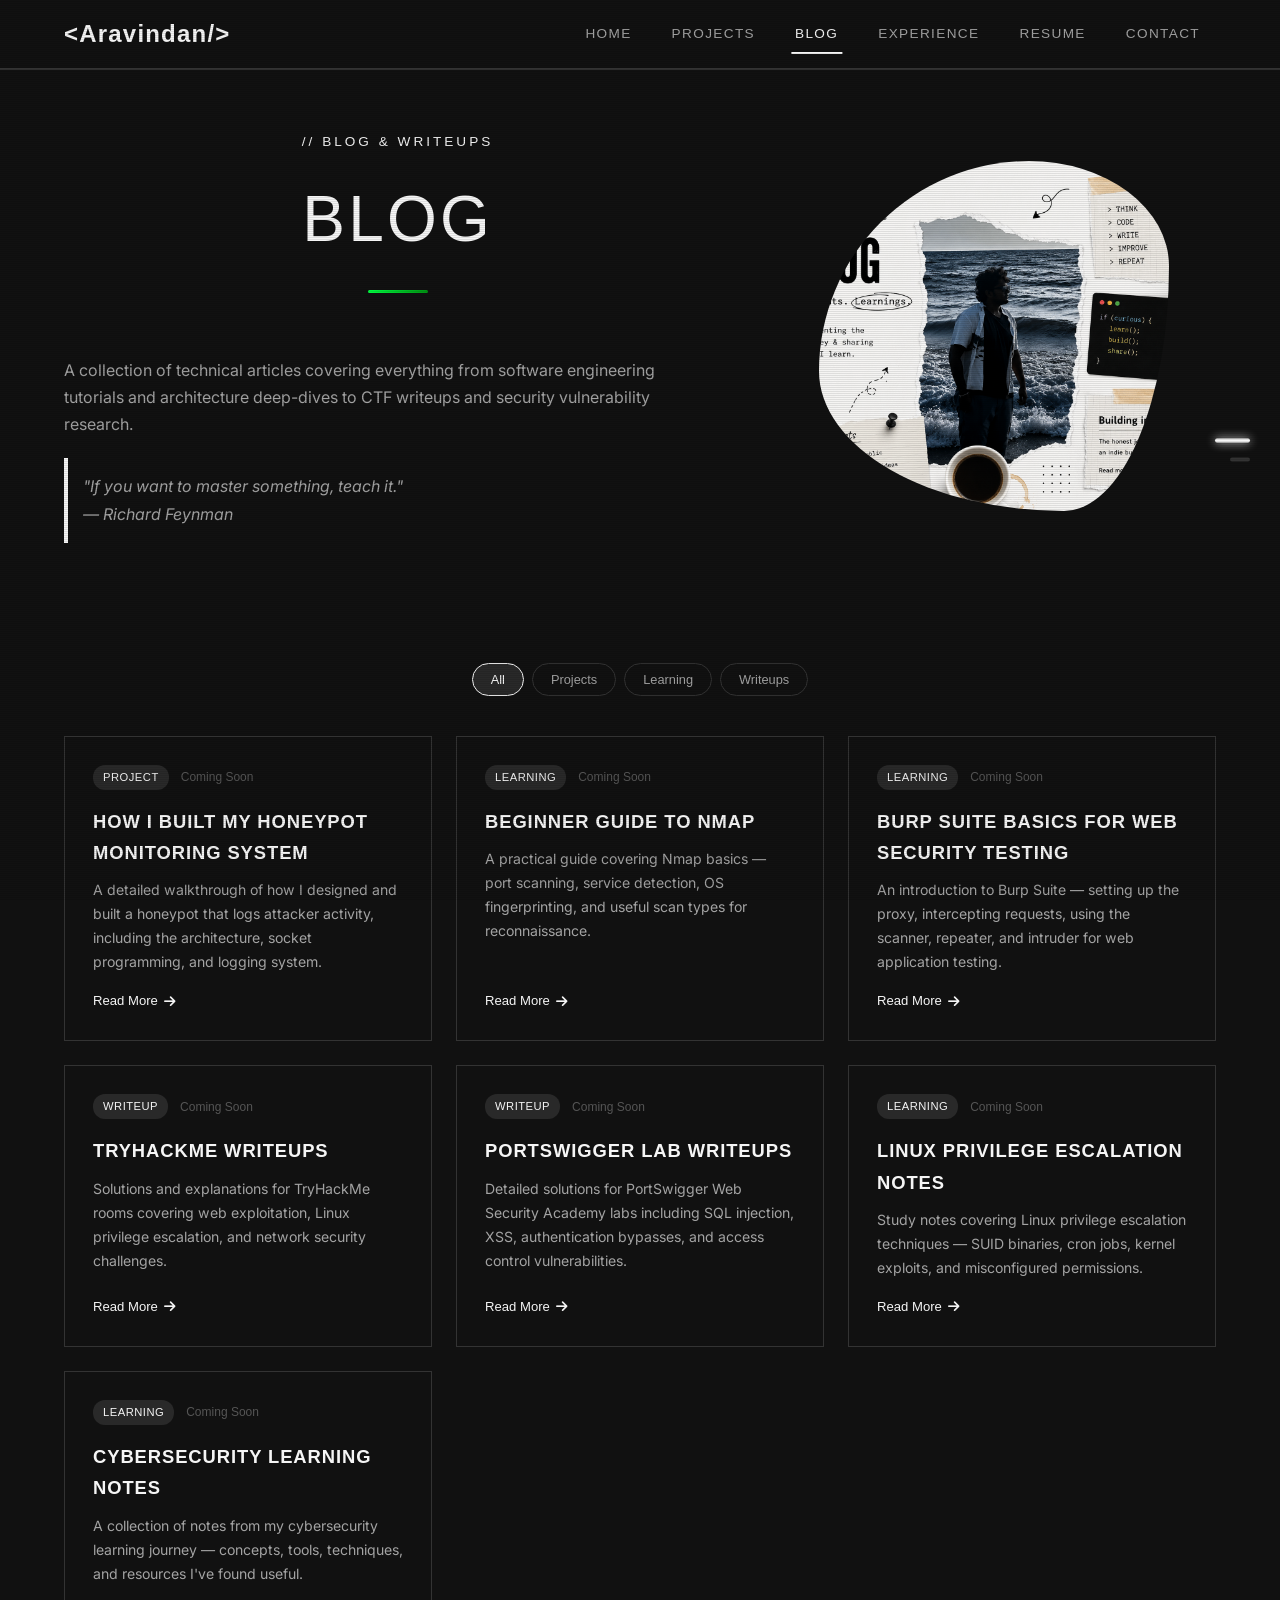
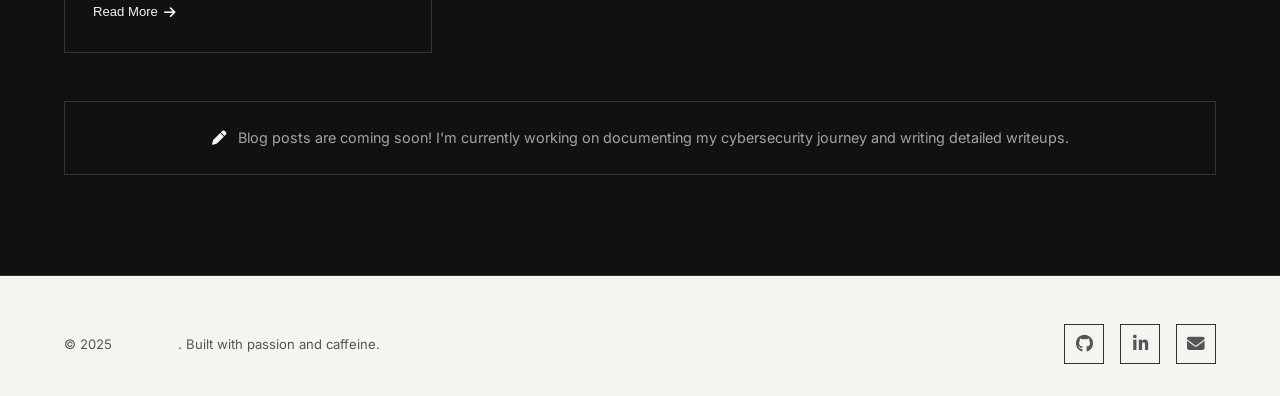
==== commit fa276728: "Final minimalism UI polish with updated images in hero and other sections and mobile reponsive optim" ====
--- a/blog.html
+++ b/blog.html
@@ -30,16 +30,35 @@
   <div class="nav-overlay" id="nav-overlay"></div>
 
   <!-- Page Header -->
-  <div class="page-header">
+  <section class="section" id="blog-header" style="padding-top: calc(var(--nav-height) + 60px);">
     <div class="container">
-      <span class="section-label">// Blog & Writeups</span>
-      <h1>Blog</h1>
-      <p>CTF writeups, cybersecurity research, learning notes, and project build explanations.</p>
+      <div class="header-split-layout">
+        <div class="header-text-content">
+          <div class="section-header fade-in">
+            <span class="section-label">// Blog & Writeups</span>
+            <h1 class="section-title">Blog</h1>
+            <div class="section-divider"></div>
+          </div>
+          <p class="fade-in" style="color: var(--text-secondary); max-width: 600px; margin-bottom: 20px;">
+            A collection of technical articles covering everything from software engineering tutorials and architecture deep-dives to CTF writeups and security vulnerability research.
+          </p>
+          <blockquote class="fade-in" style="margin-top: 20px; border-left: 4px solid var(--accent); padding-left: 15px; font-style: italic; color: var(--text-secondary); max-width: 600px; padding: 15px;">
+            "If you want to master something, teach it." <br>— Richard Feynman
+          </blockquote>
+        </div>
+
+        <div class="header-image-content fade-in-right">
+          <div class="water-image-container">
+            <!-- Save your square image as images/blog.png (800x800px) -->
+            <img src="images/blog.png" alt="Blog">
+          </div>
+        </div>
+      </div>
     </div>
-  </div>
+  </section>
 
   <!-- Blog Grid -->
-  <section class="section" style="padding-top: 20px;">
+  <section class="section" id="blog" style="padding-top: 20px;">
     <div class="container">
       <div class="filter-bar fade-in">
         <button class="filter-btn active" data-filter="all">All</button>
@@ -137,6 +156,16 @@
     </div>
   </section>
 
+  <!-- Scroll Navigation (Right Side) -->
+  <div class="scroll-nav">
+    <div class="scroll-nav-line" data-target="#blog-header">
+      <div class="scroll-nav-tooltip">Intro</div>
+    </div>
+    <div class="scroll-nav-line" data-target="#blog">
+      <div class="scroll-nav-tooltip">Blog</div>
+    </div>
+  </div>
+
   <!-- Footer -->
   <footer class="footer">
     <div class="container">
--- a/css/style.css
+++ b/css/style.css
@@ -7,50 +7,52 @@
 
 /* ── CSS Variables ── */
 :root {
-  --bg-primary: #0a0a0a;
-  --bg-secondary: #111111;
-  --bg-tertiary: #1a1a1a;
-  --bg-card: #0f0f0f;
-  --bg-card-hover: #161616;
-  --border-color: #1e1e1e;
-  --border-glow: rgba(0, 255, 136, 0.15);
-
-  --text-primary: #e8e8e8;
-  --text-secondary: #a0a0a0;
-  --text-muted: #666666;
-
-  --accent: #00ff88;
-  --accent-dim: rgba(0, 255, 136, 0.1);
-  --accent-medium: rgba(0, 255, 136, 0.25);
-  --accent-secondary: #00d4ff;
-  --accent-secondary-dim: rgba(0, 212, 255, 0.1);
-
-  --gradient-accent: linear-gradient(135deg, #00ff88, #00d4ff);
-  --gradient-bg: linear-gradient(135deg, rgba(0,255,136,0.05), rgba(0,212,255,0.05));
-
-  --font-body: 'Inter', -apple-system, sans-serif;
-  --font-heading: 'Poppins', sans-serif;
+  --bg-primary: #050505;
+  --bg-secondary: #0a0a0a;
+  --bg-tertiary: #111111;
+  --bg-card: rgba(10, 10, 10, 0.7);
+  --bg-card-hover: rgba(15, 15, 15, 0.9);
+  --border-color: #1a2b22;
+  --border-glow: rgba(0, 255, 65, 0.3);
+
+  --text-primary: #e0e0e0;
+  --text-secondary: #909090;
+  --text-muted: #555555;
+
+  --accent: #00ff41;
+  --accent-dim: rgba(0, 255, 65, 0.1);
+  --accent-medium: rgba(0, 255, 65, 0.25);
+  --accent-secondary: #008f11;
+  --accent-secondary-dim: rgba(0, 143, 17, 0.1);
+
+  --gradient-accent: linear-gradient(135deg, #00ff41, #008f11);
+  --gradient-bg: linear-gradient(135deg, rgba(0, 255, 65, 0.05), rgba(0, 143, 17, 0.05));
+
+  --font-body: 'Fira Code', monospace;
+  --font-heading: 'Fira Code', monospace;
   --font-mono: 'Fira Code', monospace;
 
-  --radius-sm: 8px;
-  --radius-md: 12px;
-  --radius-lg: 16px;
-  --radius-xl: 24px;
-
-  --shadow-sm: 0 2px 8px rgba(0,0,0,0.3);
-  --shadow-md: 0 4px 20px rgba(0,0,0,0.4);
-  --shadow-lg: 0 8px 40px rgba(0,0,0,0.5);
-  --shadow-glow: 0 0 30px rgba(0,255,136,0.08);
-
-  --transition: 0.3s cubic-bezier(0.4, 0, 0.2, 1);
-  --transition-slow: 0.5s cubic-bezier(0.4, 0, 0.2, 1);
+  --radius-sm: 16px;
+  --radius-md: 24px;
+  --radius-lg: 32px;
+  --radius-xl: 40px;
+
+  --shadow-sm: 0 2px 8px rgba(0, 0, 0, 0.5);
+  --shadow-md: 0 4px 20px rgba(0, 0, 0, 0.7);
+  --shadow-lg: 0 8px 40px rgba(0, 0, 0, 0.8);
+  --shadow-glow: 0 0 15px rgba(0, 255, 65, 0.2), inset 0 0 10px rgba(0, 255, 65, 0.05);
+
+  --transition: 0.3s cubic-bezier(0.2, 0.8, 0.2, 1);
+  --transition-slow: 0.5s cubic-bezier(0.2, 0.8, 0.2, 1);
 
   --nav-height: 70px;
   --container-width: 1200px;
 }
 
 /* ── Reset & Base ── */
-*, *::before, *::after {
+*,
+*::before,
+*::after {
   margin: 0;
   padding: 0;
   box-sizing: border-box;
@@ -68,6 +70,12 @@
   line-height: 1.7;
   overflow-x: hidden;
   -webkit-font-smoothing: antialiased;
+  
+  /* Prevent text copying */
+  -webkit-user-select: none; /* Safari */
+  -moz-user-select: none; /* Firefox */
+  -ms-user-select: none; /* IE10+/Edge */
+  user-select: none; /* Standard */
 }
 
 ::selection {
@@ -91,7 +99,8 @@
   display: block;
 }
 
-ul, ol {
+ul,
+ol {
   list-style: none;
 }
 
@@ -119,7 +128,7 @@
 
 .navbar.scrolled {
   background: rgba(10, 10, 10, 0.95);
-  box-shadow: 0 2px 20px rgba(0,0,0,0.5);
+  box-shadow: 0 2px 20px rgba(0, 0, 0, 0.5);
 }
 
 .nav-inner {
@@ -154,16 +163,34 @@
   color: var(--text-secondary);
   font-size: 0.9rem;
   font-weight: 500;
-  padding: 8px 16px;
-  border-radius: var(--radius-sm);
+  padding: 8px 4px;
+  margin: 0 12px;
   transition: var(--transition);
   position: relative;
+  background: transparent;
+}
+
+.nav-links a::after {
+  content: '';
+  position: absolute;
+  bottom: 0;
+  left: 50%;
+  transform: translateX(-50%);
+  width: 0;
+  height: 2px;
+  background: var(--text-primary);
+  transition: width 0.3s ease;
 }
 
 .nav-links a:hover,
 .nav-links a.active {
-  color: var(--accent);
-  background: var(--accent-dim);
+  color: var(--text-primary);
+  background: transparent;
+}
+
+.nav-links a:hover::after,
+.nav-links a.active::after {
+  width: 100%;
 }
 
 .nav-toggle {
@@ -251,14 +278,19 @@
   left: -50%;
   width: 200%;
   height: 200%;
-  background: radial-gradient(circle at 30% 50%, rgba(0,255,136,0.04) 0%, transparent 50%),
-              radial-gradient(circle at 70% 60%, rgba(0,212,255,0.03) 0%, transparent 50%);
+  background: radial-gradient(circle at 30% 50%, rgba(0, 255, 136, 0.04) 0%, transparent 50%),
+    radial-gradient(circle at 70% 60%, rgba(0, 212, 255, 0.03) 0%, transparent 50%);
   animation: heroBgMove 20s ease-in-out infinite alternate;
 }
 
 @keyframes heroBgMove {
-  0% { transform: translate(0, 0); }
-  100% { transform: translate(-3%, -2%); }
+  0% {
+    transform: translate(0, 0);
+  }
+
+  100% {
+    transform: translate(-3%, -2%);
+  }
 }
 
 .hero-content {
@@ -317,8 +349,16 @@
 }
 
 @keyframes blink {
-  0%, 50% { opacity: 1; }
-  51%, 100% { opacity: 0; }
+
+  0%,
+  50% {
+    opacity: 1;
+  }
+
+  51%,
+  100% {
+    opacity: 0;
+  }
 }
 
 .hero-desc {
@@ -360,7 +400,7 @@
   background: #33ff99;
   color: #0a0a0a;
   transform: translateY(-2px);
-  box-shadow: 0 4px 20px rgba(0,255,136,0.3);
+  box-shadow: 0 4px 20px rgba(0, 255, 136, 0.3);
 }
 
 .btn-outline {
@@ -406,7 +446,7 @@
 /* ── About Section ── */
 .about-grid {
   display: grid;
-  grid-template-columns: 1fr 1fr;
+  grid-template-columns: 1.5fr 1fr;
   gap: 60px;
   align-items: start;
 }
@@ -423,6 +463,8 @@
 }
 
 .about-card {
+  backdrop-filter: blur(10px);
+  -webkit-backdrop-filter: blur(10px);
   background: var(--bg-card);
   border: 1px solid var(--border-color);
   border-radius: var(--radius-md);
@@ -460,6 +502,8 @@
 }
 
 .skill-category {
+  backdrop-filter: blur(10px);
+  -webkit-backdrop-filter: blur(10px);
   background: var(--bg-card);
   border: 1px solid var(--border-color);
   border-radius: var(--radius-md);
@@ -570,6 +614,8 @@
 }
 
 .project-card {
+  backdrop-filter: blur(10px);
+  -webkit-backdrop-filter: blur(10px);
   background: var(--bg-card);
   border: 1px solid var(--border-color);
   border-radius: var(--radius-lg);
@@ -794,7 +840,7 @@
 /* ── Contact Section & Page ── */
 .contact-grid {
   display: grid;
-  grid-template-columns: 1fr 1fr;
+  grid-template-columns: 1.5fr 1fr;
   gap: 48px;
   align-items: start;
 }
@@ -896,16 +942,16 @@
 
 .form-status.success {
   display: block;
-  background: rgba(0,255,136,0.1);
+  background: rgba(0, 255, 136, 0.1);
   color: var(--accent);
-  border: 1px solid rgba(0,255,136,0.2);
+  border: 1px solid rgba(0, 255, 136, 0.2);
 }
 
 .form-status.error {
   display: block;
-  background: rgba(255,68,68,0.1);
+  background: rgba(255, 68, 68, 0.1);
   color: #ff4444;
-  border: 1px solid rgba(255,68,68,0.2);
+  border: 1px solid rgba(255, 68, 68, 0.2);
 }
 
 /* ── Footer ── */
@@ -1282,14 +1328,7 @@
 }
 
 .page-header::before {
-  content: '';
-  position: absolute;
-  top: 0;
-  left: 0;
-  right: 0;
-  height: 300px;
-  background: var(--gradient-bg);
-  pointer-events: none;
+  display: none;
 }
 
 .page-header h1 {
@@ -1411,11 +1450,11 @@
     right: -100%;
     width: 280px;
     height: 100vh;
-    background: var(--bg-secondary);
+    background: #000000 !important;
     border-left: 1px solid var(--border-color);
     flex-direction: column;
     padding: 80px 24px 24px;
-    gap: 4px;
+    gap: 15px;
     transition: var(--transition);
   }
 
@@ -1426,6 +1465,8 @@
   .nav-links a {
     width: 100%;
     padding: 12px 16px;
+    color: #ffffff !important;
+    font-size: 1.1rem !important;
   }
 
   .nav-toggle {
@@ -1454,16 +1495,36 @@
   }
 
   .section-title {
-    font-size: 1.7rem;
+    font-size: 1.3rem;
   }
 
   .projects-grid {
-    grid-template-columns: 1fr;
+    grid-template-columns: repeat(3, 1fr);
+    gap: 10px;
   }
 
   .blog-grid {
-    grid-template-columns: 1fr;
-  }
+    grid-template-columns: repeat(3, 1fr);
+    gap: 10px;
+  }
+  
+  /* Shrink cards to fit perfectly in 3 columns on mobile */
+  .project-card, .blog-card { border-radius: 8px; }
+  .project-card-header { padding: 12px 12px 0; }
+  .project-card-body { padding: 0 12px; }
+  .project-card-footer { padding: 12px; display: flex; flex-direction: column; gap: 6px; }
+  
+  .project-card-badge, .blog-card-meta { font-size: 0.5rem; padding: 2px 6px; margin-bottom: 8px; white-space: normal; }
+  .project-card h3, .blog-card h3 { font-size: 0.75rem; margin-bottom: 6px; line-height: 1.2; word-wrap: break-word; }
+  .project-card p, .blog-card p { font-size: 0.55rem; line-height: 1.4; margin-bottom: 10px; word-wrap: break-word; }
+  
+  .project-tech { gap: 4px; margin-bottom: 10px; flex-wrap: wrap; }
+  .project-tech span { font-size: 0.45rem; padding: 2px 5px; white-space: normal; }
+  
+  .project-image-container { height: 70px; border-radius: 4px; }
+  
+  .read-more, .btn-sm { font-size: 0.55rem; padding: 4px 6px; white-space: normal; text-align: center; }
+  .read-more i, .btn-sm i { font-size: 0.55rem; margin-left: 2px; }
 
   .tools-grid {
     grid-template-columns: repeat(auto-fill, minmax(90px, 1fr));
@@ -1500,7 +1561,7 @@
   left: 0;
   width: 100%;
   height: 100%;
-  background: rgba(0,0,0,0.5);
+  background: rgba(0, 0, 0, 0.5);
   z-index: 999;
   opacity: 0;
   visibility: hidden;
@@ -1524,7 +1585,7 @@
 /* ── Experience Page specific ── */
 .exp-page-grid {
   display: grid;
-  grid-template-columns: 1fr 1fr;
+  grid-template-columns: 1.5fr 1fr;
   gap: 32px;
 }
 
@@ -1563,3 +1624,857 @@
   color: var(--text-secondary);
   margin-top: 4px;
 }
+
+
+/* ── Hacker Aesthetics ── */
+body::after {
+  content: "";
+  position: fixed;
+  top: 0;
+  left: 0;
+  width: 100vw;
+  height: 100vh;
+  background: repeating-linear-gradient(0deg,
+      rgba(0, 0, 0, 0.15),
+      rgba(0, 0, 0, 0.15) 1px,
+      transparent 1px,
+      transparent 2px);
+  pointer-events: none;
+  z-index: 9999;
+  opacity: 0.6;
+}
+
+.glitch {
+  position: relative;
+  display: inline-block;
+}
+
+.glitch::before,
+.glitch::after {
+  content: attr(data-text);
+  position: absolute;
+  top: 0;
+  left: 0;
+  width: 100%;
+  height: 100%;
+  background: var(--bg-primary);
+}
+
+.glitch::before {
+  left: 2px;
+  text-shadow: -2px 0 #ff00c1;
+  clip: rect(44px, 450px, 56px, 0);
+  animation: glitch-anim 5s infinite linear alternate-reverse;
+}
+
+.glitch::after {
+  left: -2px;
+  text-shadow: -2px 0 #00fff9;
+  clip: rect(44px, 450px, 56px, 0);
+  animation: glitch-anim2 5s infinite linear alternate-reverse;
+}
+
+@keyframes glitch-anim {
+  0% {
+    clip: rect(42px, 9999px, 44px, 0);
+  }
+
+  5% {
+    clip: rect(12px, 9999px, 59px, 0);
+  }
+
+  10% {
+    clip: rect(48px, 9999px, 29px, 0);
+  }
+
+  15.0% {
+    clip: rect(42px, 9999px, 73px, 0);
+  }
+
+  20% {
+    clip: rect(63px, 9999px, 27px, 0);
+  }
+
+  25% {
+    clip: rect(34px, 9999px, 55px, 0);
+  }
+
+  30.0% {
+    clip: rect(86px, 9999px, 73px, 0);
+  }
+
+  35% {
+    clip: rect(20px, 9999px, 20px, 0);
+  }
+
+  40% {
+    clip: rect(26px, 9999px, 60px, 0);
+  }
+
+  45% {
+    clip: rect(25px, 9999px, 66px, 0);
+  }
+
+  50% {
+    clip: rect(57px, 9999px, 98px, 0);
+  }
+
+  55.0% {
+    clip: rect(5px, 9999px, 46px, 0);
+  }
+
+  60.0% {
+    clip: rect(82px, 9999px, 31px, 0);
+  }
+
+  65% {
+    clip: rect(54px, 9999px, 27px, 0);
+  }
+
+  70% {
+    clip: rect(28px, 9999px, 99px, 0);
+  }
+
+  75% {
+    clip: rect(45px, 9999px, 69px, 0);
+  }
+
+  80% {
+    clip: rect(23px, 9999px, 85px, 0);
+  }
+
+  85.0% {
+    clip: rect(54px, 9999px, 84px, 0);
+  }
+
+  90% {
+    clip: rect(45px, 9999px, 47px, 0);
+  }
+
+  95% {
+    clip: rect(37px, 9999px, 20px, 0);
+  }
+
+  100% {
+    clip: rect(4px, 9999px, 91px, 0);
+  }
+}
+
+@keyframes glitch-anim2 {
+  0% {
+    clip: rect(65px, 9999px, 100px, 0);
+  }
+
+  5% {
+    clip: rect(52px, 9999px, 74px, 0);
+  }
+
+  10% {
+    clip: rect(79px, 9999px, 85px, 0);
+  }
+
+  15.0% {
+    clip: rect(75px, 9999px, 5px, 0);
+  }
+
+  20% {
+    clip: rect(67px, 9999px, 61px, 0);
+  }
+
+  25% {
+    clip: rect(14px, 9999px, 79px, 0);
+  }
+
+  30.0% {
+    clip: rect(1px, 9999px, 66px, 0);
+  }
+
+  35% {
+    clip: rect(86px, 9999px, 30px, 0);
+  }
+
+  40% {
+    clip: rect(23px, 9999px, 98px, 0);
+  }
+
+  45% {
+    clip: rect(85px, 9999px, 72px, 0);
+  }
+
+  50% {
+    clip: rect(71px, 9999px, 75px, 0);
+  }
+
+  55.0% {
+    clip: rect(2px, 9999px, 48px, 0);
+  }
+
+  60.0% {
+    clip: rect(30px, 9999px, 16px, 0);
+  }
+
+  65% {
+    clip: rect(59px, 9999px, 50px, 0);
+  }
+
+  70% {
+    clip: rect(41px, 9999px, 62px, 0);
+  }
+
+  75% {
+    clip: rect(2px, 9999px, 82px, 0);
+  }
+
+  80% {
+    clip: rect(47px, 9999px, 73px, 0);
+  }
+
+  85.0% {
+    clip: rect(3px, 9999px, 27px, 0);
+  }
+
+  90% {
+    clip: rect(26px, 9999px, 55px, 0);
+  }
+
+  95% {
+    clip: rect(42px, 9999px, 97px, 0);
+  }
+
+  100% {
+    clip: rect(38px, 9999px, 49px, 0);
+  }
+}
+
+/* Make inputs look like terminal */
+.form-group input,
+.form-group textarea {
+  background: rgba(0, 0, 0, 0.5);
+  border: 1px solid var(--accent-dim);
+  color: var(--accent);
+}
+
+.form-group input:focus,
+.form-group textarea:focus {
+  border-color: var(--accent);
+  box-shadow: 0 0 10px var(--accent-dim);
+}
+
+
+/* ── Scroll Navigation Bar ── */
+.scroll-nav {
+  position: fixed;
+  right: 30px;
+  top: 50%;
+  transform: translateY(-50%);
+  display: flex;
+  flex-direction: column;
+  align-items: flex-end; /* Ensures bars expand to the left */
+  gap: 15px;
+  z-index: 1000;
+}
+
+.scroll-nav-line {
+  width: 20px;
+  height: 4px; /* Same thickness as original */
+  background: var(--border-color);
+  border-radius: 4px;
+  cursor: pointer;
+  position: relative;
+  transition: var(--transition);
+}
+
+/* Invisible hit area to make clicking dramatically easier without making the visual bar fat */
+.scroll-nav-line::before {
+  content: '';
+  position: absolute;
+  top: -15px;
+  bottom: -15px;
+  left: -20px;
+  right: -20px;
+  z-index: 1;
+}
+
+.scroll-nav-line:hover,
+.scroll-nav-line.active {
+  background: var(--text-primary);
+  box-shadow: 0 0 10px var(--text-primary);
+  width: 35px;
+}
+
+.scroll-nav-tooltip {
+  position: absolute;
+  right: calc(100% + 12px); /* Automatically stays to the left of the expanding bar */
+  top: 50%;
+  transform: translateY(-50%) translateX(10px);
+  background: var(--bg-card);
+  color: var(--text-primary);
+  font-family: var(--font-mono);
+  font-size: 0.75rem;
+  padding: 6px 12px;
+  border: 2px solid var(--text-primary);
+  border-radius: 4px;
+  opacity: 0;
+  visibility: hidden;
+  transition: all 0.3s cubic-bezier(0.2, 0.8, 0.2, 1);
+  white-space: nowrap;
+  box-shadow: var(--shadow-sm);
+  pointer-events: none;
+}
+
+.scroll-nav-line:hover .scroll-nav-tooltip {
+  opacity: 1;
+  visibility: visible;
+  transform: translateY(-50%) translateX(0);
+}
+
+@media (max-width: 1024px) {
+  .scroll-nav {
+    display: none;
+  }
+}
+
+/* ── Mouse Spotlight Hover Effect ── */
+.project-card,
+.about-card,
+.skill-category,
+.timeline-card,
+.achievement-card,
+.tool-item {
+  position: relative;
+  overflow: hidden;
+}
+
+.project-card::before,
+.about-card::before,
+.skill-category::before,
+.timeline-card::before,
+.achievement-card::before,
+.tool-item::before {
+  content: "";
+  position: absolute;
+  top: 0;
+  left: 0;
+  right: 0;
+  bottom: 0;
+  background: radial-gradient(circle 400px at var(--mouse-x, 50%) var(--mouse-y, 50%), rgba(0, 255, 65, 0.08), transparent 60%);
+  opacity: 0;
+  transition: opacity 0.4s ease;
+  pointer-events: none;
+  z-index: 0;
+}
+
+.project-card:hover::before,
+.about-card:hover::before,
+.skill-category:hover::before,
+.timeline-card:hover::before,
+.achievement-card:hover::before,
+.tool-item:hover::before {
+  opacity: 1;
+}
+
+.project-card>*,
+.about-card>*,
+.skill-category>*,
+.timeline-card>*,
+.achievement-card>*,
+.tool-item>* {
+  position: relative;
+  z-index: 1;
+}
+
+/* ── Funky Icon Shapes ── */
+.tool-icon,
+.skill-category-icon,
+.achievement-icon {
+  background: var(--accent-dim) !important;
+  border-radius: 40% 60% 70% 30% / 40% 50% 60% 50% !important;
+  animation: blobShape 6s linear infinite alternate;
+  color: var(--accent) !important;
+}
+
+@keyframes blobShape {
+  0% {
+    border-radius: 40% 60% 70% 30% / 40% 50% 60% 50% !important;
+  }
+
+  50% {
+    border-radius: 60% 40% 30% 70% / 50% 60% 40% 50% !important;
+  }
+
+  100% {
+    border-radius: 50% 70% 40% 60% / 60% 40% 50% 70% !important;
+  }
+}
+
+.btn {
+  border-radius: 30px !important;
+  /* pill shape buttons */
+}
+
+/* ── Interactive Image Gallery ── */
+.gallery-container {
+  position: relative;
+  width: 100%;
+  max-width: 800px;
+  height: 450px;
+  margin: 20px auto;
+  display: flex;
+  align-items: center;
+  justify-content: space-between;
+  perspective: 1200px;
+}
+
+@media (max-width: 768px) {
+  .gallery-container {
+    height: 250px;
+  }
+}
+
+.gallery-stack {
+  position: relative;
+  width: 75%;
+  height: 100%;
+  transform-style: preserve-3d;
+}
+
+.gallery-card {
+  position: absolute;
+  top: 0;
+  left: 0;
+  right: 0;
+  bottom: 0;
+  border-radius: var(--radius-md);
+  overflow: hidden;
+  border: 2px solid var(--border-color);
+  box-shadow: var(--shadow-lg);
+  transition: transform 0.6s cubic-bezier(0.4, 0, 0.2, 1), opacity 0.6s ease;
+  opacity: 0;
+  pointer-events: none;
+  background: var(--bg-secondary);
+}
+
+.gallery-card img {
+  width: 100%;
+  height: 100%;
+  object-fit: cover;
+  object-position: top;
+}
+
+.gallery-card.active {
+  transform: translateZ(0) translateY(0) scale(1);
+  opacity: 1;
+  z-index: 10;
+  pointer-events: auto;
+  border-color: var(--accent);
+  box-shadow: var(--shadow-glow);
+}
+
+.gallery-card.next-1 {
+  transform: translateZ(-60px) translateX(20px) scale(0.95);
+  opacity: 0.7;
+  z-index: 9;
+}
+
+.gallery-card.next-2 {
+  transform: translateZ(-120px) translateX(40px) scale(0.90);
+  opacity: 0.4;
+  z-index: 8;
+}
+
+.gallery-card.prev-1 {
+  transform: translateZ(60px) translateX(-150%) rotateY(-30deg) scale(0.9);
+  opacity: 0;
+  z-index: 11;
+}
+
+.gallery-expand {
+  position: absolute;
+  bottom: 15px;
+  right: 15px;
+  background: rgba(0, 0, 0, 0.8);
+  color: var(--accent);
+  border: 1px solid var(--accent);
+  border-radius: var(--radius-sm);
+  width: 40px;
+  height: 40px;
+  display: flex;
+  align-items: center;
+  justify-content: center;
+  cursor: pointer;
+  transition: var(--transition);
+  z-index: 20;
+  font-size: 1.2rem;
+}
+
+.gallery-expand:hover {
+  background: var(--accent);
+  color: #000;
+  transform: scale(1.1);
+}
+
+.gallery-nav {
+  background: var(--bg-card);
+  color: var(--text-primary);
+  border: 1px solid var(--border-color);
+  width: 45px;
+  height: 45px;
+  border-radius: 50%;
+  cursor: pointer;
+  z-index: 20;
+  transition: var(--transition);
+  display: flex;
+  align-items: center;
+  justify-content: center;
+  font-size: 1.2rem;
+}
+
+.gallery-nav:hover {
+  border-color: var(--accent);
+  color: var(--accent);
+  box-shadow: 0 0 15px var(--accent-dim);
+}
+
+/* ── Lightbox Overlay ── */
+.lightbox-overlay {
+  position: fixed;
+  top: 0;
+  left: 0;
+  right: 0;
+  bottom: 0;
+  background: rgba(5, 5, 5, 0.95);
+  z-index: 999999;
+  display: flex;
+  align-items: center;
+  justify-content: center;
+  opacity: 0;
+  pointer-events: none;
+  transition: opacity 0.3s ease;
+  backdrop-filter: blur(8px);
+}
+
+.lightbox-overlay.active {
+  opacity: 1;
+  pointer-events: auto;
+}
+
+.lightbox-content {
+  position: relative;
+  max-width: 85%;
+  max-height: 85vh;
+  animation: lightboxZoom 0.4s cubic-bezier(0.2, 0.8, 0.2, 1);
+}
+
+@keyframes lightboxZoom {
+  from {
+    transform: scale(0.9);
+    opacity: 0;
+  }
+
+  to {
+    transform: scale(1);
+    opacity: 1;
+  }
+}
+
+.lightbox-content img {
+  max-width: 100%;
+  max-height: 85vh;
+  border-radius: var(--radius-md);
+  border: 2px solid var(--accent);
+  box-shadow: 0 0 40px rgba(0, 255, 65, 0.15);
+  object-fit: contain;
+}
+
+.lightbox-close {
+  position: absolute;
+  top: -40px;
+  right: -10px;
+  background: transparent;
+  color: var(--text-secondary);
+  border: none;
+  font-size: 2rem;
+  cursor: pointer;
+  transition: var(--transition);
+}
+
+.lightbox-close:hover {
+  color: #ff4444;
+  transform: rotate(90deg);
+}
+
+/* ========================================
+   BRUTALIST THEME OVERRIDES (V4 Redesign)
+   ======================================== */
+@import url('https://fonts.googleapis.com/css2?family=Bebas+Neue&family=Inter:wght@400;500;600;700&display=swap');
+
+:root {
+  --bg-primary: #111111;
+  --bg-secondary: #f4f4f0;
+  --bg-tertiary: #222222;
+  --bg-card: #111111;
+  
+  --text-primary: #f5f5f5;
+  --text-secondary: #a3a3a3;
+  --text-primary-inv: #111111;
+  
+  --border-color: #333333;
+  --border-color-inv: #d0d0d0;
+  
+  --accent: #f5f5f5;
+  --accent-dim: rgba(255,255,255,0.1);
+  --accent-medium: rgba(255,255,255,0.2);
+  
+  --font-body: 'Inter', sans-serif;
+  --font-heading: 'Bebas Neue', sans-serif;
+  --font-mono: 'Bebas Neue', sans-serif;
+  
+  --radius-sm: 0px;
+  --radius-md: 0px;
+  --radius-lg: 0px;
+  --radius-xl: 0px;
+  --radius-pill: 9999px;
+  
+  --shadow-glow: 4px 4px 0px #f5f5f5;
+  --shadow-md: 4px 4px 0px #f5f5f5;
+  --shadow-sm: 4px 4px 0px #f5f5f5;
+  --shadow-lg: 8px 8px 0px #f5f5f5;
+}
+
+body {
+  font-family: var(--font-body);
+}
+
+h1, h2, h3, h4, h5, .section-title {
+  font-family: var(--font-heading);
+  text-transform: uppercase;
+  letter-spacing: 0.05em;
+  font-weight: 400;
+}
+
+.section-title {
+  font-size: clamp(1.5rem, 6vw, 4rem);
+}
+
+/* Base Brutalist Components */
+.project-card, .about-card, .skill-category, .timeline-card, .achievement-card, .tool-item, .btn {
+  background: var(--bg-primary) !important;
+  border: 3px solid var(--border-color) !important;
+  border-radius: 0 !important;
+  color: var(--text-primary) !important;
+  box-shadow: none !important;
+  backdrop-filter: none !important;
+  -webkit-backdrop-filter: none !important;
+}
+
+.project-card:hover, .about-card:hover, .skill-category:hover, .timeline-card:hover, .achievement-card:hover, .btn-primary:hover, .btn-outline:hover {
+  transform: translate(-4px, -4px) !important;
+  box-shadow: 6px 6px 0px var(--text-primary) !important;
+  border-color: var(--text-primary) !important;
+  background: var(--bg-primary) !important;
+  color: var(--text-primary) !important;
+}
+
+/* Override Navbar */
+.navbar {
+  background: var(--bg-primary);
+  border-bottom: 2px solid var(--border-color);
+  backdrop-filter: none;
+}
+.nav-logo {
+  font-family: var(--font-heading);
+  font-size: 1.5rem;
+  letter-spacing: 0.05em;
+}
+.nav-links a {
+  font-family: var(--font-mono);
+  font-size: 0.85rem !important;
+  text-transform: uppercase;
+  letter-spacing: 0.1em;
+}
+
+/* HERO SECTION REDESIGN */
+.hero {
+  padding-top: 150px;
+  padding-bottom: 50px;
+  display: block;
+  min-height: auto;
+}
+.hero::before {
+  display: none;
+}
+.hero-top {
+  margin-bottom: 60px;
+}
+.hero-headline {
+  font-family: var(--font-heading);
+  font-size: clamp(1.5rem, 8vw, 7.5rem);
+  line-height: 0.9;
+  margin-bottom: 40px;
+  color: var(--text-primary);
+  white-space: nowrap;
+}
+.hero-sub.layout-grid {
+  display: grid;
+  grid-template-columns: 1fr 1fr 1fr;
+  gap: 20px;
+  align-items: end;
+}
+.hero-desc {
+  max-width: none;
+  margin: 0;
+}
+.hero-desc p {
+  font-family: var(--font-body);
+  font-size: 0.875rem;
+  color: var(--text-secondary);
+  line-height: 1.5;
+  margin: 0;
+}
+.hero-cta-wrapper {
+  text-align: right;
+}
+.hero-cta {
+  font-family: var(--font-body);
+  font-weight: 700;
+  color: var(--text-primary);
+  border-bottom: 2px solid var(--text-primary);
+  padding-bottom: 2px;
+}
+
+.hero-bottom {
+  padding: 0 24px;
+}
+.grid-container {
+  position: relative;
+  width: 100%;
+  height: 600px;
+  background-color: var(--bg-secondary);
+  border: 4px solid var(--text-primary-inv);
+  border-radius: 24px;
+  overflow: hidden;
+  display: flex;
+  justify-content: center;
+  align-items: flex-end;
+  background-image: 
+    linear-gradient(var(--border-color-inv) 1px, transparent 1px),
+    linear-gradient(90deg, var(--border-color-inv) 1px, transparent 1px);
+  background-size: 80px 80px;
+  background-position: center bottom;
+}
+.portrait-container {
+  width: 100%;
+  height: 100%;
+  z-index: 5;
+  display: flex;
+  justify-content: center;
+  align-items: flex-end;
+}
+.portrait-img {
+  height: 100%;
+  width: 100%;
+  object-fit: cover;
+  object-position: top;
+}
+
+/* Drag Stickers */
+.sticker {
+  font-family: var(--font-heading);
+  color: var(--text-primary-inv);
+  font-size: 1.5rem;
+  padding: 16px 32px;
+  box-shadow: 0px 10px 20px rgba(0,0,0,0.15);
+  cursor: grab;
+  user-select: none;
+  line-height: 1;
+  text-align: center;
+  border: 2px solid var(--text-primary-inv);
+  position: absolute;
+  z-index: 50; /* Increased to ensure it is above all container layers */
+  background-color: var(--bg-primary); /* Fallback solid color */
+  opacity: 1 !important;
+  mix-blend-mode: normal !important;
+  transition: box-shadow 0.2s;
+}
+.sticker:active {
+  cursor: grabbing;
+}
+.sticker-circle {
+  border-radius: 50%;
+  width: 150px;
+  height: 150px;
+  display: flex;
+  align-items: center;
+  justify-content: center;
+}
+.sticker-pill { border-radius: var(--radius-pill); }
+.sticker-rect { border-radius: 8px; }
+.sticker-square {
+  border-radius: 16px;
+  width: 90px;
+  height: 90px;
+  padding: 0;
+  display: flex;
+  align-items: center;
+  justify-content: center;
+}
+
+@media (max-width: 1024px) {
+  .hero-sub.layout-grid {
+    grid-template-columns: 1.5fr 1fr;
+  }
+  .hero-cta-wrapper {
+    grid-column: 1 / -1;
+    text-align: left;
+    margin-top: 20px;
+  }
+}
+@media (max-width: 768px) {
+  .hero-sub.layout-grid { grid-template-columns: 1fr; }
+  .grid-container { height: 100vw; max-height: 450px; border-radius: 24px; border-bottom: 4px solid var(--text-primary-inv); }
+  .portrait-container { max-width: 100%; }
+  .sticker-circle { width: 100px; height: 100px; font-size: 1rem; }
+  .sticker { font-size: 1rem; padding: 8px 16px; }
+}
+/* ── Split Layout & Water Hover Image ── */
+.header-split-layout {
+  display: grid;
+  grid-template-columns: 1.5fr 1fr;
+  gap: 40px;
+  align-items: center;
+}
+
+@media (max-width: 900px) {
+  .header-split-layout {
+    grid-template-columns: 1fr;
+  }
+}
+
+.water-image-container {
+  width: 100%;
+  max-width: 350px;
+  aspect-ratio: 1;
+  margin: 0 auto;
+  position: relative;
+  overflow: hidden;
+  border-radius: 60% 40% 30% 70% / 60% 30% 70% 40%;
+  animation: waterMorph 8s ease-in-out infinite;
+  transition: all 0.8s cubic-bezier(0.25, 0.46, 0.45, 0.94);
+  box-shadow: 0 0 20px rgba(var(--accent-rgb), 0.15);
+}
+
+.water-image-container img {
+  width: 100%;
+  height: 100%;
+  object-fit: cover;
+}
+
+.water-image-container:hover {
+  box-shadow: 0 0 30px rgba(var(--accent-rgb), 0.3);
+}
+
+@keyframes waterMorph {
+  0% { border-radius: 60% 40% 30% 70% / 60% 30% 70% 40%; }
+  50% { border-radius: 30% 60% 70% 40% / 50% 60% 30% 60%; }
+  100% { border-radius: 60% 40% 30% 70% / 60% 30% 70% 40%; }
+}
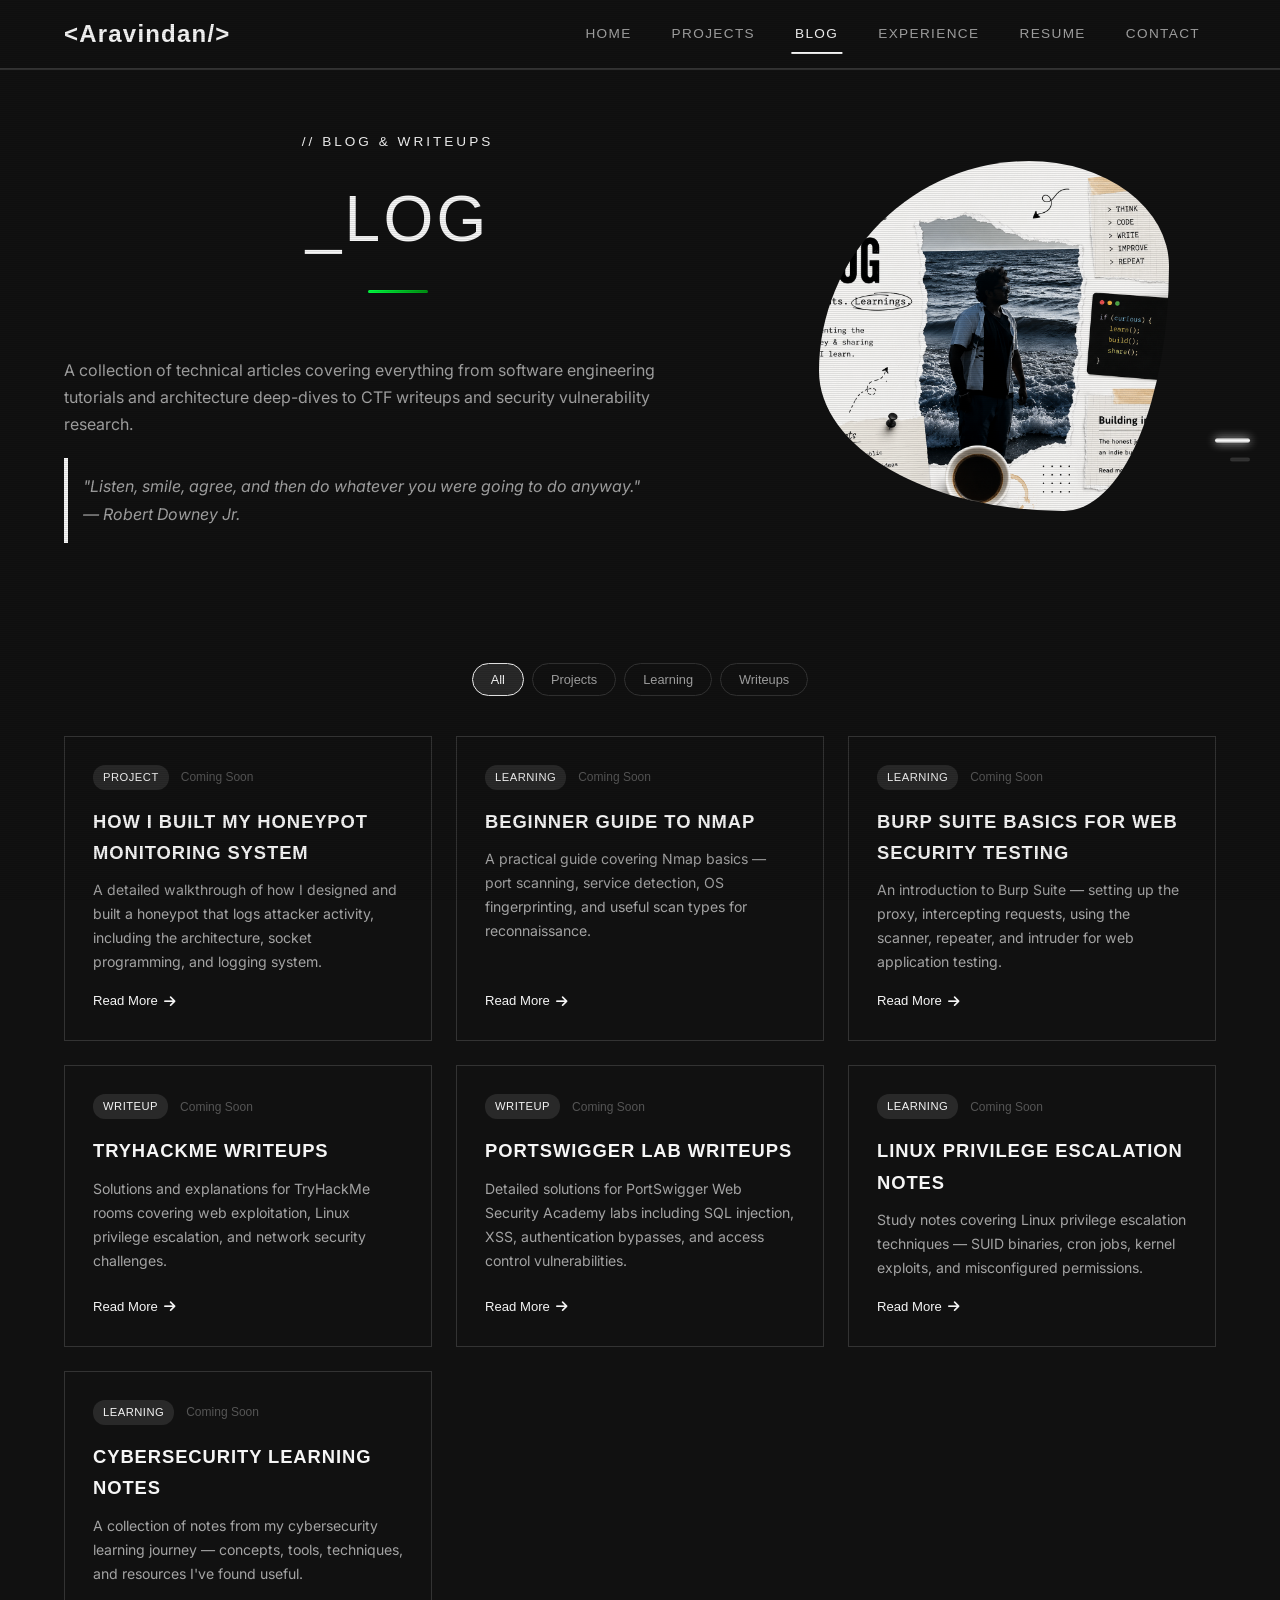
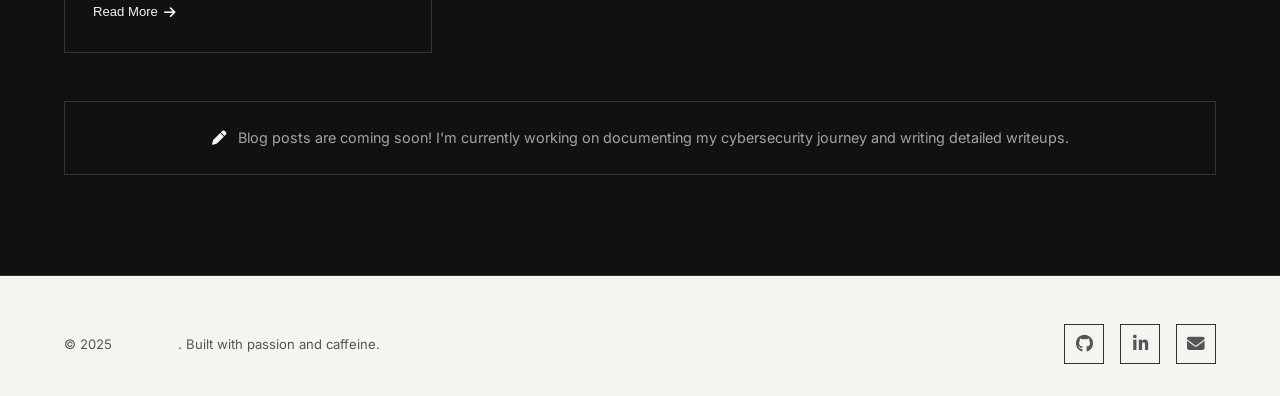
==== commit a0624935: "quotes changes in pages" ====
--- a/blog.html
+++ b/blog.html
@@ -43,7 +43,7 @@
             A collection of technical articles covering everything from software engineering tutorials and architecture deep-dives to CTF writeups and security vulnerability research.
           </p>
           <blockquote class="fade-in" style="margin-top: 20px; border-left: 4px solid var(--accent); padding-left: 15px; font-style: italic; color: var(--text-secondary); max-width: 600px; padding: 15px;">
-            "If you want to master something, teach it." <br>— Richard Feynman
+            "Listen, smile, agree, and then do whatever you were going to do anyway." <br>— Robert Downey Jr.
           </blockquote>
         </div>
 
